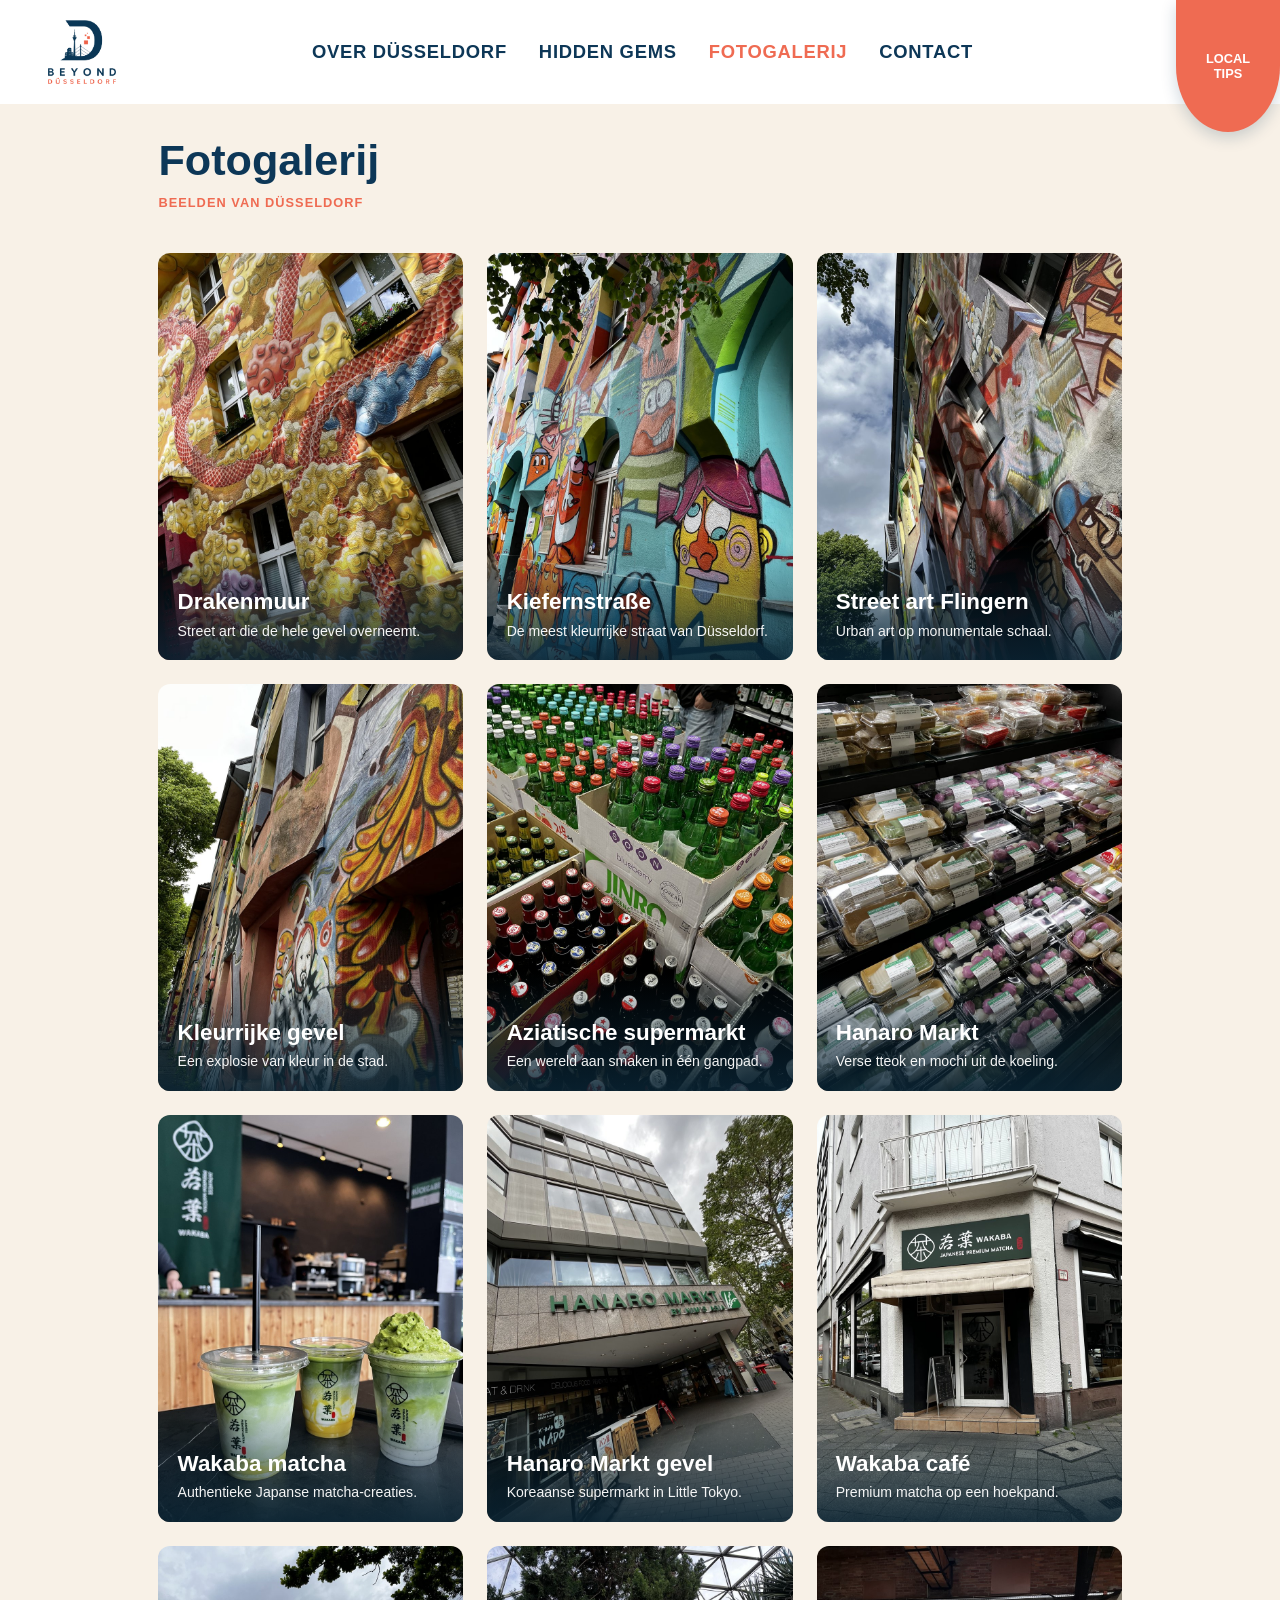
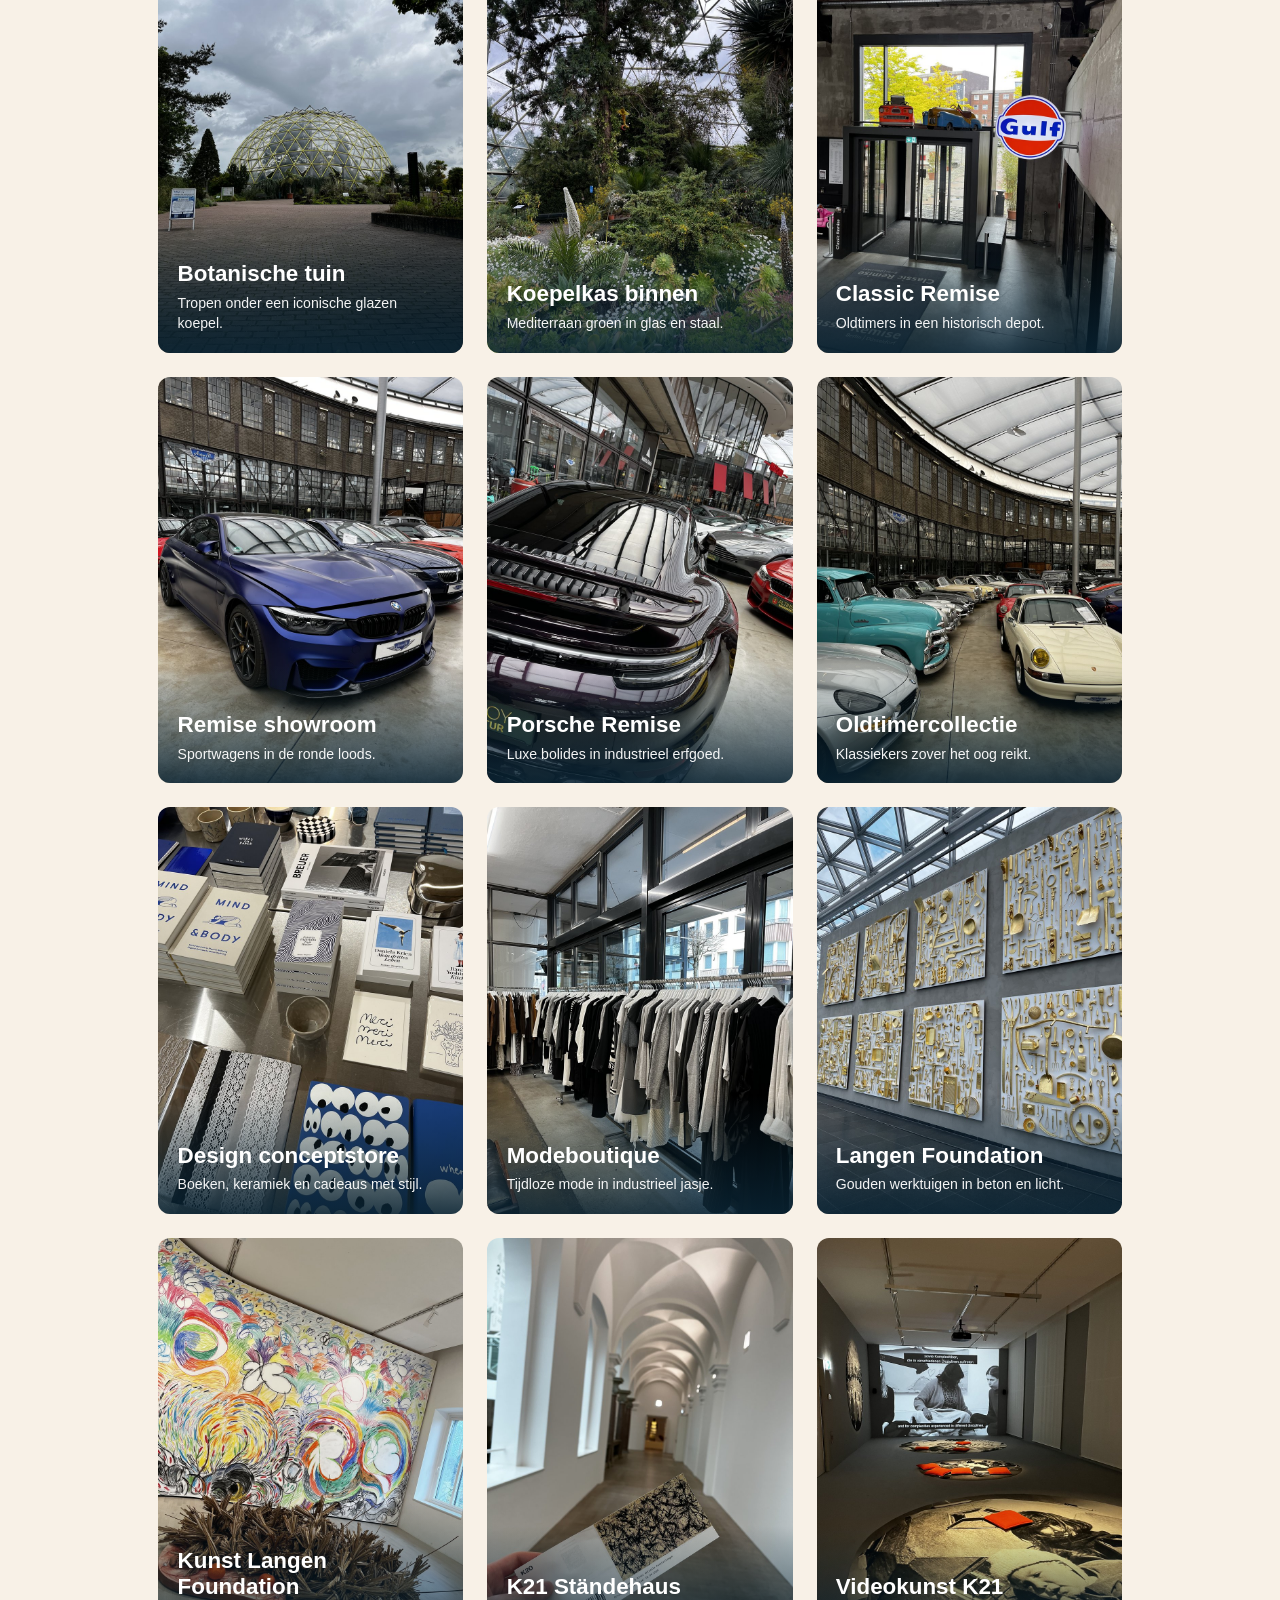
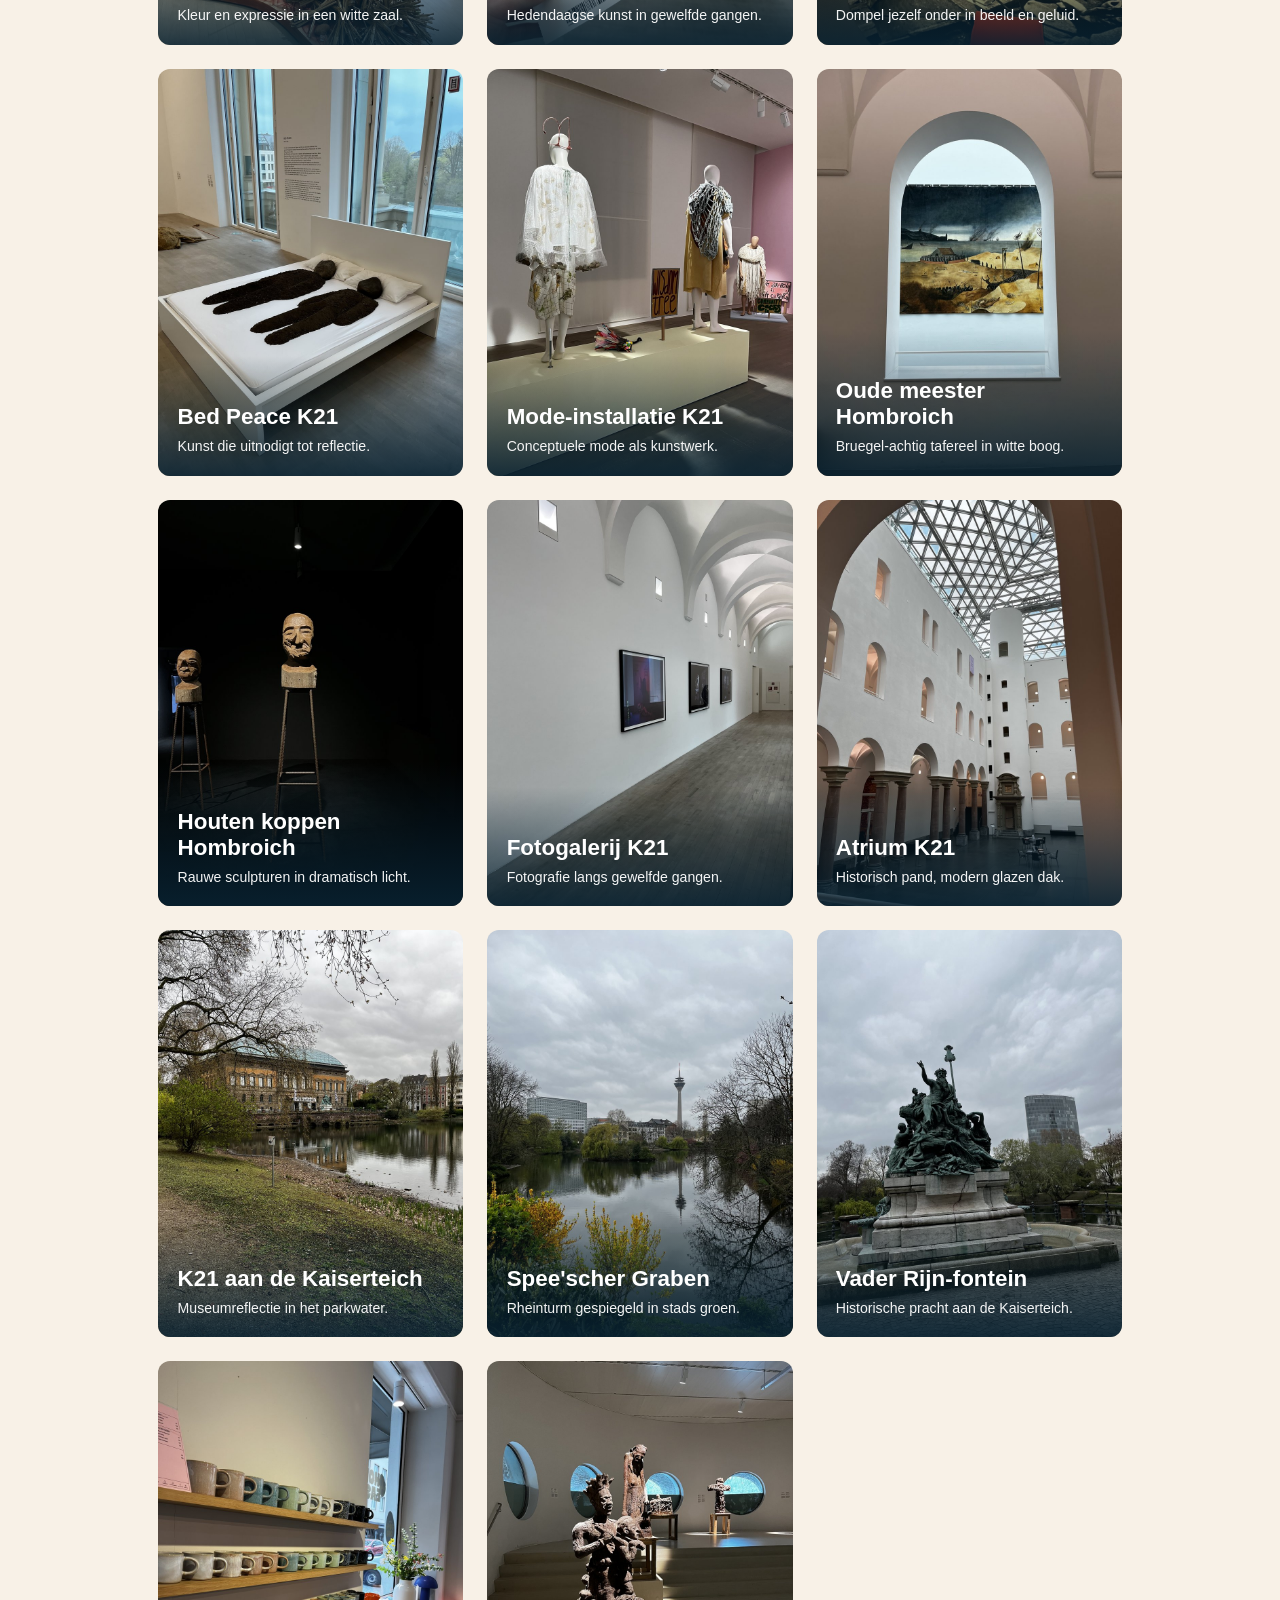
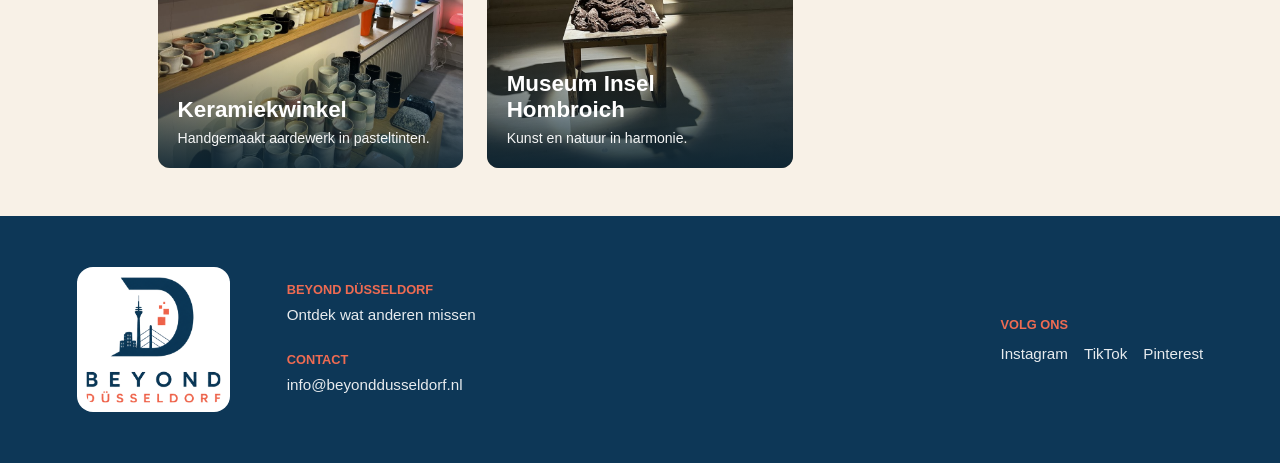
==== fotogalerij.html @ 38678332 "Fotogalerij + kaart" ====
<!DOCTYPE html>
<html lang="nl">
<head>
  <meta charset="UTF-8">
  <meta name="viewport" content="width=device-width, initial-scale=1.0">
  <title>Fotogalerij — Beyond Düsseldorf</title>
  <link rel="icon" type="image/png" href="logo.png">
  <link rel="stylesheet" href="style.css">
</head>
<body>

<nav class="navbar">
  <a href="index.html#home" class="logo-link">
    <img src="logo.png" alt="Beyond Düsseldorf logo" class="logo">
  </a>
  <ul class="nav-links">
    <li><a href="index.html#over-dusseldorf">Over Düsseldorf</a></li>
    <li><a href="index.html#hidden-gems">Hidden gems</a></li>
    <li><a href="fotogalerij.html" class="nav-active">Fotogalerij</a></li>
    <li><a href="index.html#contact">Contact</a></li>
  </ul>
</nav>

<a href="index.html#hidden-gems" class="info-btn">Local<br>tips</a>

<main class="gallery-page">
  <section class="gallery-section">
    <header class="gallery-header">
      <h1>Fotogalerij</h1>
      <p class="gallery-subtitle">Beelden van Düsseldorf</p>
    </header>
    <div class="gallery-grid" id="gallery-grid"></div>
  </section>
</main>

<div class="lightbox" id="lightbox" hidden aria-hidden="true">
  <button type="button" class="lightbox-close" id="lightbox-close" aria-label="Sluiten">&times;</button>
  <button type="button" class="lightbox-prev" id="lightbox-prev" aria-label="Vorige foto">&lsaquo;</button>
  <button type="button" class="lightbox-next" id="lightbox-next" aria-label="Volgende foto">&rsaquo;</button>
  <div class="lightbox-dialog">
    <img src="" alt="" id="lightbox-img" class="lightbox-img">
    <div class="lightbox-info">
      <h2 id="lightbox-title"></h2>
      <p class="lightbox-eyebrow" id="lightbox-caption"></p>
      <p class="lightbox-description" id="lightbox-description"></p>
    </div>
  </div>
</div>

<footer id="contact">
  <div class="footer-logo-col">
    <img src="logo.png" alt="Beyond Düsseldorf logo" class="footer-logo">
  </div>
  <div class="footer-info">
    <div class="footer-block">
      <h4>Beyond Düsseldorf</h4>
      <p>Ontdek wat anderen missen</p>
    </div>
    <div class="footer-block">
      <h4>Contact</h4>
      <p><a href="mailto:info@beyonddusseldorf.nl">info@beyonddusseldorf.nl</a></p>
    </div>
  </div>
  <div class="footer-block footer-social">
    <h4>Volg ons</h4>
    <ul class="social-links">
      <li><a href="#">Instagram</a></li>
      <li><a href="#">TikTok</a></li>
      <li><a href="#">Pinterest</a></li>
    </ul>
  </div>
</footer>

<script src="script.js" defer></script>
<script src="gallery-data.js" defer></script>
<script src="gallery.js" defer></script>
</body>
</html>
---- style.css ----
:root {
  --blue: #0d3757;
  --coral: #ef6b52;
  --light: #eef5f7;
  --white: #ffffff;
  --beige: #f8f1e7;
  --dark: #092333;
  --nav-height: 6.5rem;
}

* {
  margin: 0;
  padding: 0;
  box-sizing: border-box;
}

html {
  scroll-behavior: smooth;
  font-size: 100%;
  overflow-x: clip;
  background-color: #f8f1e7;
}

body {
  font-family: Arial, sans-serif;
  background-color: #f8f1e7;
  color: var(--dark);
  overflow-x: clip;
}

a {
  text-decoration: none;
  color: inherit;
}

.hero {
  width: 100vw;
  max-width: 100vw;
  margin-left: calc(50% - 50vw);
  margin-right: calc(50% - 50vw);
  position: relative;
}

.hero-media {
  width: 100%;
  min-height: 31.5rem;
  margin-top: var(--nav-height);
  color: white;
  position: relative;
  overflow: hidden;
  display: flex;
  align-items: center;
}

.hero-slideshow {
  position: absolute;
  inset: 0;
  z-index: 0;
}

.hero-slide {
  position: absolute;
  inset: 0;
  width: 100%;
  height: 100%;
  object-fit: cover;
  object-position: center center;
  opacity: 0;
  transition: opacity 1.2s ease-in-out;
  z-index: 0;
}

.hero-slide.is-active {
  opacity: 1;
  z-index: 1;
}

.hero-overlay {
  position: absolute;
  inset: 0;
  z-index: 1;
  background: linear-gradient(rgba(13, 55, 87, 0.65), rgba(13, 55, 87, 0.45));
  pointer-events: none;
}

.hero-wave {
  position: absolute;
  left: 0;
  right: 0;
  bottom: -1px;
  height: clamp(3.5rem, 10vw, 6rem);
  pointer-events: none;
  z-index: 3;
  background-image: url("data:image/svg+xml,%3Csvg xmlns='http://www.w3.org/2000/svg' viewBox='0 0 1440 160' preserveAspectRatio='none'%3E%3Cpath fill='%23f8f1e7' d='M0,80 C180,20 360,140 540,50 C720,0 900,130 1080,40 C1260,10 1380,90 1440,70 L1440,160 L0,160 Z'/%3E%3C/svg%3E");
  background-size: 100% 100%;
  background-repeat: no-repeat;
}

.navbar {
  position: fixed;
  top: 0;
  left: 0;
  width: 100%;
  height: var(--nav-height);
  min-height: var(--nav-height);
  padding: 0 clamp(1.5rem, 5%, 3rem);
  padding-right: clamp(7rem, 12vw, 9rem);
  display: flex;
  align-items: center;
  gap: 3%;
  z-index: 9998;
  background: var(--white);
  border-radius: 0;
  transition: 0.3s ease;
  overflow: hidden;
}

.logo-link {
  flex: 0 0 auto;
  align-self: center;
  display: flex;
  align-items: center;
  padding: 0.35rem 0;
}

.logo {
  width: auto;
  height: auto;
  max-height: 4rem;
  max-width: min(9rem, 28vw);
  padding: 0;
  border-radius: 0;
  object-fit: contain;
  object-position: left center;
  transition: 0.3s ease;
  display: block;
}

.nav-links {
  list-style: none;
  display: flex;
  justify-content: center;
  gap: clamp(1.2rem, 2.5vw, 2.5rem);
  flex: 1;
}

.nav-links a {
  color: var(--blue);
  font-size: clamp(0.95rem, 1.5vw, 1.15rem);
  text-transform: uppercase;
  font-weight: 800;
  letter-spacing: 0.04em;
  transition: color 0.2s ease;
}

.nav-links a:hover,
.nav-links a.nav-active {
  color: var(--coral);
}

.info-btn {
  position: fixed;
  top: 0;
  right: 0;
  z-index: 10001;
  width: clamp(5rem, 9vw, 6.5rem);
  height: calc(var(--nav-height) + clamp(1.25rem, 3vw, 1.75rem));
  padding-top: 0.15rem;
  border-radius: 0 0 55% 55%;
  background: var(--coral);
  color: white;
  font-weight: 800;
  text-transform: uppercase;
  display: flex;
  align-items: center;
  justify-content: center;
  text-align: center;
  font-size: clamp(0.7rem, 1vw, 0.85rem);
  line-height: 1.15;
  box-shadow: 0 0.35rem 1rem rgba(13, 55, 87, 0.2);
}

.navbar.scrolled {
  background: var(--white);
  box-shadow: 0 0.25rem 1rem rgba(13, 55, 87, 0.12);
}

.hero-content {
  width: min(90%, 75rem);
  margin: 0 auto;
  padding: 3rem 0;
  text-align: center;
  position: relative;
  z-index: 2;
}

.hero-content p {
  text-transform: none;
  font-weight: 700;
  letter-spacing: 0.02em;
  font-size: clamp(1rem, 2vw, 1.25rem);
}

.hero-content h1 {
  font-size: clamp(2.5rem, 7vw, 4.5rem);
  margin: 1rem 0;
}

.search {
  width: min(90%, 30rem);
  margin: auto;
  background: rgba(255, 255, 255, 0.35);
  border-radius: 3rem;
  padding: 0.4rem;
  display: flex;
}

.search input {
  flex: 1;
  border: none;
  background: transparent;
  padding: 0.9rem 1.2rem;
  outline: none;
  color: white;
  min-width: 0;
}

.search input::placeholder {
  color: white;
}

.search button {
  border: none;
  background: var(--coral);
  color: white;
  padding: 0 1.2rem;
  border-radius: 2rem;
  font-weight: 800;
  cursor: pointer;
}

main {
  width: 100%;
  background-color: #f8f1e7;
  padding: 0 clamp(1.5rem, 7%, 5rem) 5rem;
}

.city-highlight {
  padding: clamp(4rem, 10vw, 7rem) 0 clamp(3rem, 6vw, 5rem);
  overflow: visible;
}

.city-highlight__inner {
  display: grid;
  grid-template-columns: minmax(0, 34%) minmax(0, 66%);
  gap: clamp(1rem, 2vw, 1.5rem);
  align-items: center;
  max-width: 75rem;
  margin: 0 auto;
}

.city-content {
  position: relative;
  z-index: 2;
  display: flex;
  flex-direction: column;
  align-items: flex-start;
  text-align: left;
  max-width: 26rem;
  padding: 0.5rem 0;
}

.city-title {
  color: var(--blue);
  font-size: clamp(2rem, 4.5vw, 2.85rem);
  font-weight: 800;
  line-height: 1.15;
  margin-bottom: 0.5rem;
  text-transform: none;
}

.city-eyebrow {
  color: var(--coral);
  text-transform: uppercase;
  font-size: clamp(0.72rem, 1.1vw, 0.82rem);
  font-weight: 800;
  letter-spacing: 0.1em;
  margin-bottom: 1.5rem;
}

.city-text {
  color: var(--dark);
  margin-bottom: 1.15rem;
  font-size: clamp(0.95rem, 1.25vw, 1.02rem);
  line-height: 1.7;
  max-width: 34rem;
}

.city-text:last-of-type {
  margin-bottom: 2rem;
}

.btn-over {
  display: inline-block;
  background: var(--coral);
  color: white;
  padding: 1rem 1.85rem;
  text-transform: uppercase;
  font-size: 0.75rem;
  font-weight: 800;
  letter-spacing: 0.06em;
  border-radius: 0.15rem;
  transition: background 0.2s ease, transform 0.2s ease;
}

.btn-over:hover {
  background: #d85a44;
  transform: translateY(-2px);
}

.city-visual {
  display: flex;
  align-items: center;
  justify-content: flex-end;
  width: 100%;
  min-height: clamp(22rem, 45vh, 30rem);
  overflow: visible;
}

.city-visual__blobs {
  display: none;
}

.city-visual img {
  height: clamp(24rem, 50vh, 32rem);
  width: auto;
  max-width: none;
  display: block;
  object-fit: contain;
  object-position: right center;
  margin-left: auto;
  transform: translateX(15cm);
}

.intro {
  display: grid;
  grid-template-columns: 1fr 1.2fr;
  gap: 7%;
  align-items: center;
  padding: clamp(6rem, 12vw, 9rem) 0 clamp(4rem, 8vw, 6rem);
  max-width: 75rem;
  margin: 0 auto;
}

h2 {
  font-size: clamp(2rem, 4vw, 2.7rem);
  margin-bottom: 0.5rem;
  color: var(--blue);
}

h4 {
  color: var(--coral);
  text-transform: uppercase;
  font-size: clamp(0.7rem, 1.1vw, 0.8rem);
  margin-bottom: 1.8rem;
}

p {
  line-height: 1.6;
  margin-bottom: 1.3rem;
  font-size: clamp(0.95rem, 1.3vw, 1rem);
}

.primary {
  display: inline-block;
  background: var(--coral);
  color: white;
  padding: 1rem 1.8rem;
  text-transform: uppercase;
  font-size: 0.75rem;
  font-weight: 800;
  cursor: pointer;
}

.image-box {
  min-height: 25rem;
  background-color: #f8f1e7;
  border-radius: 0;
  overflow: hidden;
}

.image-box img {
  width: 100%;
  height: 100%;
  min-height: 25rem;
  object-fit: cover;
  display: block;
}

.gems,
.events {
  max-width: 75rem;
  margin-left: auto;
  margin-right: auto;
}

.gems {
  padding-top: clamp(2.5rem, 6vw, 4rem);
}

.section-title {
  display: flex;
  justify-content: space-between;
  align-items: center;
  gap: 2rem;
  margin-bottom: 2.5rem;
}

.gem-carousel {
  position: relative;
  display: flex;
  align-items: center;
  gap: 0.5rem;
}

.gem-track {
  display: flex;
  gap: 1.25rem;
  overflow-x: auto;
  scroll-snap-type: x mandatory;
  scroll-behavior: smooth;
  -webkit-overflow-scrolling: touch;
  padding: 0.5rem 0 1.5rem;
  flex: 1;
  scrollbar-width: thin;
  scrollbar-color: var(--coral) var(--light);
}

.gem-track::-webkit-scrollbar {
  height: 6px;
}

.gem-track::-webkit-scrollbar-thumb {
  background: var(--coral);
  border-radius: 3px;
}

.gem-card {
  flex: 0 0 min(85vw, 22rem);
  scroll-snap-align: start;
  position: relative;
  aspect-ratio: 3 / 4;
  border-radius: 0.75rem;
  overflow: hidden;
}

.gem-image {
  width: 100%;
  height: 100%;
  object-fit: cover;
  display: block;
}

.gem-overlay {
  position: absolute;
  left: 0;
  right: 0;
  bottom: 0;
  padding: 3rem 1.2rem 1.2rem;
  background: linear-gradient(transparent, rgba(9, 35, 51, 0.88));
  color: white;
}

.gem-overlay h3 {
  font-size: clamp(1.2rem, 2vw, 1.5rem);
  margin-bottom: 0.4rem;
  font-weight: 800;
}

.gem-overlay p {
  margin: 0;
  font-size: clamp(0.85rem, 1.2vw, 0.95rem);
  line-height: 1.45;
  color: rgba(255, 255, 255, 0.95);
}

.gem-nav {
  flex-shrink: 0;
  width: 2.5rem;
  height: 2.5rem;
  border: 2px solid var(--blue);
  background: var(--white);
  color: var(--blue);
  border-radius: 50%;
  font-size: 1.5rem;
  line-height: 1;
  cursor: pointer;
  display: flex;
  align-items: center;
  justify-content: center;
  transition: background 0.2s ease, color 0.2s ease;
}

.gem-nav:hover {
  background: var(--coral);
  border-color: var(--coral);
  color: white;
}

.section-divider {
  margin-top: clamp(5rem, 10vw, 7rem);
  background: var(--blue);
  height: clamp(2.5rem, 4vw, 3.5rem);
  width: 100vw;
  margin-left: calc(50% - 50vw);
  margin-right: calc(50% - 50vw);
}

.events {
  margin-top: clamp(5rem, 10vw, 7rem);
}

.event-grid {
  display: grid;
  grid-template-columns: repeat(3, 1fr);
  gap: 3%;
}

.event-card {
  width: 100%;
  min-height: 14rem;
  object-fit: cover;
  display: block;
  background-color: #f8f1e7;
}

footer {
  width: 100%;
  background: var(--blue);
  color: white;
  display: grid;
  grid-template-columns: auto 1fr auto;
  gap: clamp(2rem, 5%, 4rem);
  align-items: center;
  padding: clamp(2.5rem, 4%, 4rem) clamp(1.5rem, 6%, 5rem);
}

.footer-logo-col {
  display: flex;
  align-items: center;
}

.footer-logo {
  width: clamp(6.75rem, 12vw, 10.5rem);
  background: white;
  padding: 0.6rem;
  border-radius: 1rem;
  display: block;
}

.footer-info {
  display: flex;
  flex-direction: column;
  gap: 1.5rem;
  align-items: flex-start;
}

.footer-info .footer-block h4 {
  margin-bottom: 0.4rem;
}

.footer-info .footer-block p {
  margin-bottom: 0;
  font-size: 0.95rem;
  opacity: 0.9;
}

.footer-block h4,
.footer-info h4 {
  color: var(--coral);
  margin-bottom: 0.8rem;
}

.footer-block p {
  margin-bottom: 0;
}

.footer-block a:hover {
  color: var(--coral);
}

.social-links {
  list-style: none;
  display: flex;
  gap: 1rem;
  align-items: center;
}

.social-links a {
  font-size: 0.95rem;
  opacity: 0.9;
  transition: color 0.2s ease;
}

.social-links a:hover {
  color: var(--coral);
}

@media (max-width: 900px) {
  .hero-media {
    min-height: 27rem;
  }

  .navbar {
    padding: 0 5%;
    padding-right: 6.5rem;
  }

  .logo {
    max-height: 3.5rem;
    max-width: min(8rem, 40vw);
  }

  .nav-links {
    display: none;
  }

  :root {
    --nav-height: 5.75rem;
  }

  main {
    padding: 0 6% 4rem;
  }

  .city-highlight__inner {
    grid-template-columns: 1fr;
    gap: 2rem;
  }

  .city-content {
    max-width: 100%;
  }

  .city-visual {
    justify-content: center;
    min-height: auto;
  }

  .city-visual img {
    height: clamp(18rem, 55vw, 26rem);
    margin-left: auto;
    margin-right: auto;
    transform: none;
    object-position: center;
  }

  .intro {
    grid-template-columns: 1fr;
  }

  .image-box {
    min-height: 20rem;
  }

  .image-box img {
    min-height: 20rem;
  }

  .gem-nav {
    display: none;
  }

  .gem-carousel {
    gap: 0;
  }

  .event-grid {
    grid-template-columns: 1fr;
    gap: 1.5rem;
  }

  .section-title {
    flex-direction: column;
    align-items: flex-start;
  }

  footer {
    grid-template-columns: 1fr;
    gap: 2rem;
    align-items: start;
  }

  .footer-logo-col {
    justify-content: flex-start;
  }

  .footer-social {
    margin-top: 0.5rem;
  }
}

@media (max-width: 550px) {
  .hero-content {
    padding: 2.5rem 0;
  }

  .hero-content h1 {
    font-size: 2.5rem;
  }

  .search {
    flex-direction: column;
    border-radius: 1.5rem;
  }

  .search button {
    padding: 0.9rem;
    margin-top: 0.4rem;
  }

  .primary {
    width: 100%;
    text-align: center;
  }

  .info-btn {
    width: clamp(4.5rem, 14vw, 5.5rem);
    height: calc(var(--nav-height) + clamp(1rem, 3vw, 1.5rem));
  }
}

/* Fotogalerij pagina */
.gallery-page {
  padding-top: calc(var(--nav-height) + 2rem);
  padding-bottom: 3rem;
  min-height: 100vh;
}

.gallery-section {
  max-width: 75rem;
  margin: 0 auto;
  padding: 0 clamp(1.5rem, 7%, 5rem);
}

.gallery-header {
  margin-bottom: 2.5rem;
}

.gallery-header h1 {
  font-size: clamp(2rem, 4vw, 2.7rem);
  color: var(--blue);
  margin-bottom: 0.5rem;
}

.gallery-subtitle {
  color: var(--coral);
  text-transform: uppercase;
  font-size: clamp(0.7rem, 1.1vw, 0.8rem);
  font-weight: 800;
  letter-spacing: 0.08em;
  margin: 0;
}

.gallery-grid {
  display: grid;
  grid-template-columns: repeat(3, 1fr);
  gap: 1.5rem;
}

.gallery-card {
  margin: 0;
}

.gallery-item {
  position: relative;
  aspect-ratio: 3 / 4;
  width: 100%;
  padding: 0;
  border: none;
  border-radius: 0.75rem;
  overflow: hidden;
  cursor: pointer;
  background: var(--light);
  display: block;
}

.gallery-image {
  width: 100%;
  height: 100%;
  object-fit: cover;
  display: block;
  transition: transform 0.3s ease;
}

.gallery-item:hover .gallery-image {
  transform: scale(1.05);
}

.gallery-overlay {
  position: absolute;
  left: 0;
  right: 0;
  bottom: 0;
  padding: 3rem 1.2rem 1.2rem;
  background: linear-gradient(transparent, rgba(9, 35, 51, 0.88));
  color: white;
  text-align: left;
  pointer-events: none;
}

.gallery-overlay h3 {
  font-size: clamp(1.1rem, 2vw, 1.4rem);
  margin-bottom: 0.35rem;
  font-weight: 800;
  color: white;
}

.gallery-overlay p {
  margin: 0;
  font-size: clamp(0.8rem, 1.1vw, 0.92rem);
  line-height: 1.45;
  color: rgba(255, 255, 255, 0.95);
}

.lightbox {
  position: fixed;
  inset: 0;
  z-index: 10002;
  background: rgba(9, 35, 51, 0.94);
  display: flex;
  align-items: center;
  justify-content: center;
  padding: clamp(1rem, 3vw, 2rem);
}

.lightbox[hidden] {
  display: none;
}

.lightbox-dialog {
  display: grid;
  grid-template-columns: 1.1fr 1fr;
  gap: clamp(1.5rem, 3vw, 2.5rem);
  align-items: start;
  max-width: min(56rem, 96vw);
  max-height: 90vh;
  overflow-y: auto;
  background: #f8f1e7;
  border-radius: 0.75rem;
  padding: clamp(1.25rem, 3vw, 2rem);
}

.lightbox-img {
  width: 100%;
  max-height: min(70vh, 32rem);
  object-fit: contain;
  border-radius: 0.5rem;
  display: block;
  background: var(--dark);
}

.lightbox-info {
  color: var(--dark);
  padding-top: 0.25rem;
}

.lightbox-info h2 {
  font-size: clamp(1.5rem, 3vw, 2rem);
  color: var(--blue);
  margin-bottom: 0.5rem;
}

.lightbox-eyebrow {
  color: var(--coral);
  text-transform: uppercase;
  font-size: clamp(0.72rem, 1.1vw, 0.82rem);
  font-weight: 800;
  letter-spacing: 0.08em;
  margin-bottom: 1rem;
}

.lightbox-description {
  margin: 0;
  font-size: clamp(0.95rem, 1.25vw, 1.02rem);
  line-height: 1.7;
  color: var(--dark);
}

.lightbox-close,
.lightbox-prev,
.lightbox-next {
  position: absolute;
  border: none;
  background: rgba(255, 255, 255, 0.15);
  color: white;
  font-size: 2rem;
  line-height: 1;
  cursor: pointer;
  width: 3rem;
  height: 3rem;
  border-radius: 50%;
  display: flex;
  align-items: center;
  justify-content: center;
  transition: background 0.2s ease;
}

.lightbox-close:hover,
.lightbox-prev:hover,
.lightbox-next:hover {
  background: var(--coral);
}

.lightbox-close {
  top: 1.5rem;
  right: 1.5rem;
}

.lightbox-prev {
  left: 1.5rem;
  top: 50%;
  transform: translateY(-50%);
}

.lightbox-next {
  right: 1.5rem;
  top: 50%;
  transform: translateY(-50%);
}

@media (max-width: 900px) {
  .gallery-grid {
    grid-template-columns: repeat(2, 1fr);
    gap: 1.25rem;
  }

  .lightbox-dialog {
    grid-template-columns: 1fr;
    max-height: 92vh;
  }

  .lightbox-img {
    max-height: min(45vh, 22rem);
  }
}

@media (max-width: 550px) {
  .gallery-grid {
    grid-template-columns: 1fr;
  }

  .lightbox-prev {
    left: 0.75rem;
  }

  .lightbox-next {
    right: 0.75rem;
  }

  .lightbox-dialog {
    padding: 1rem;
  }
}
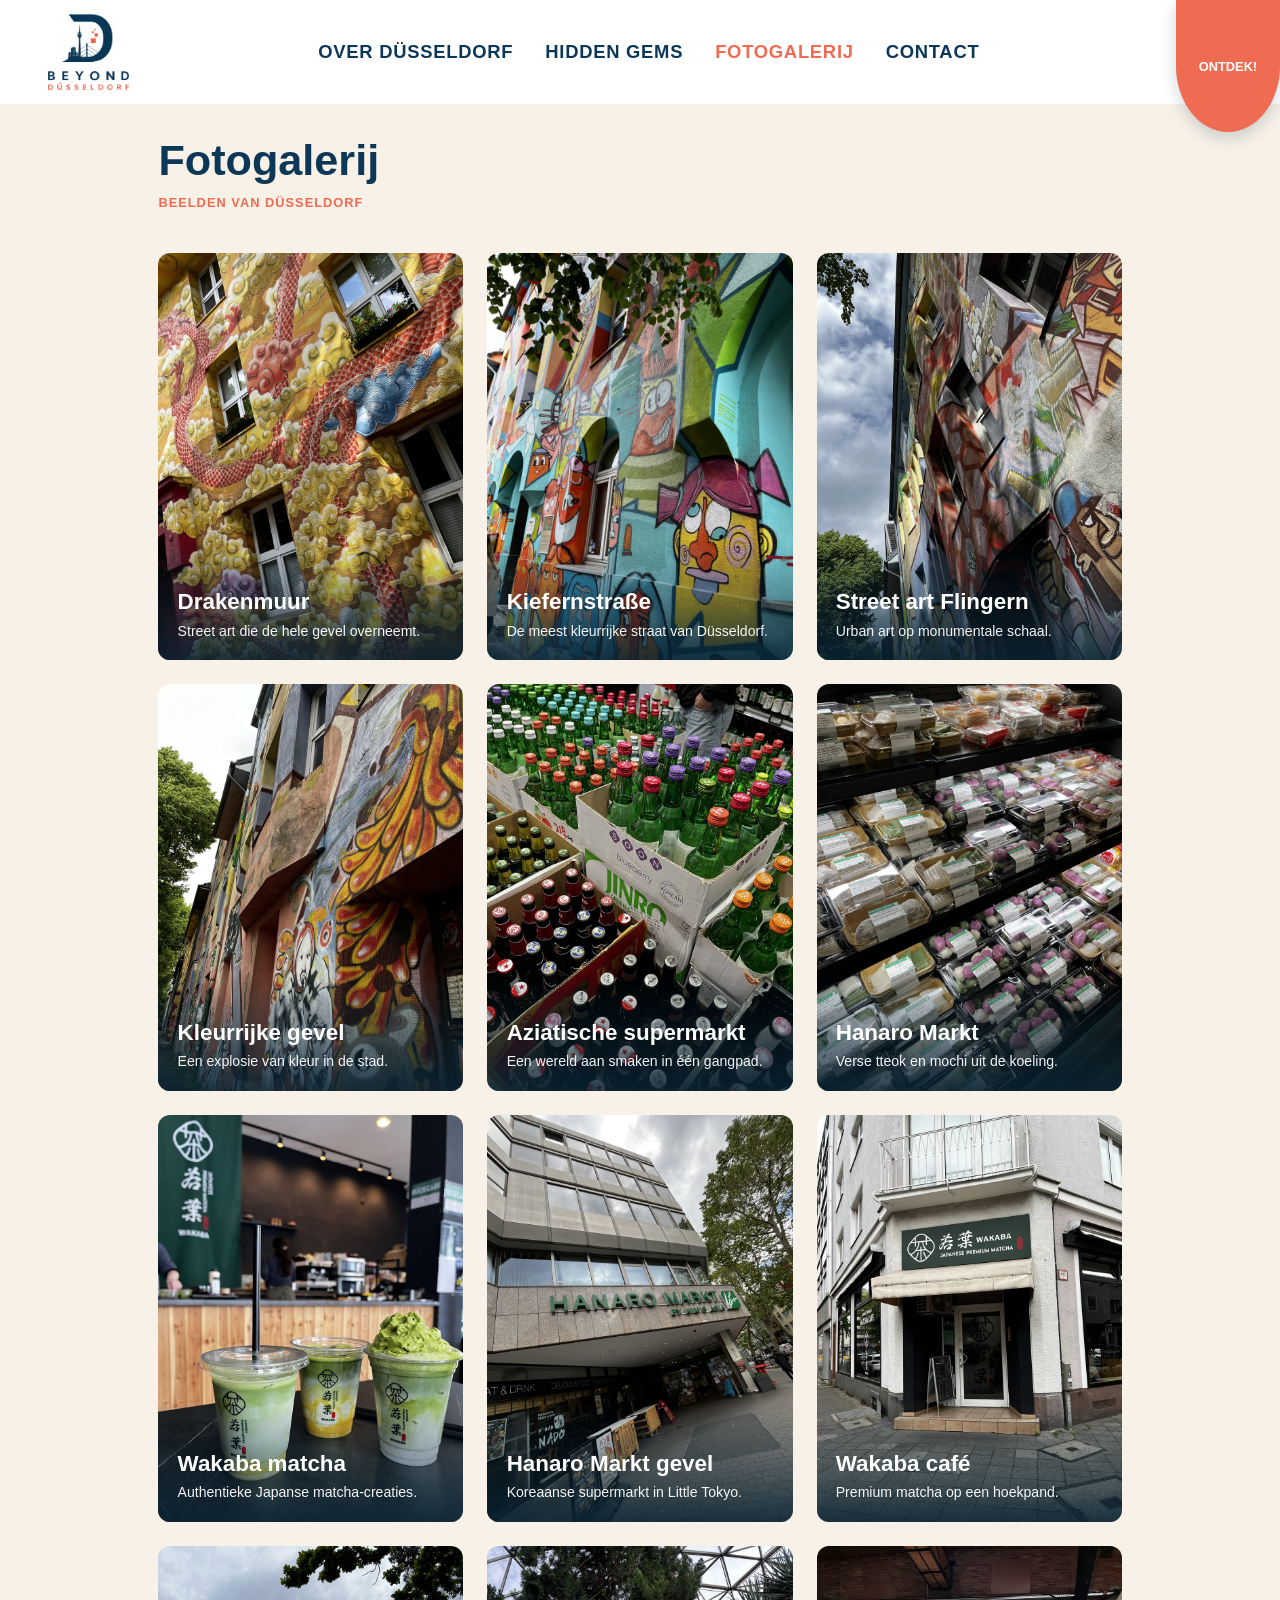
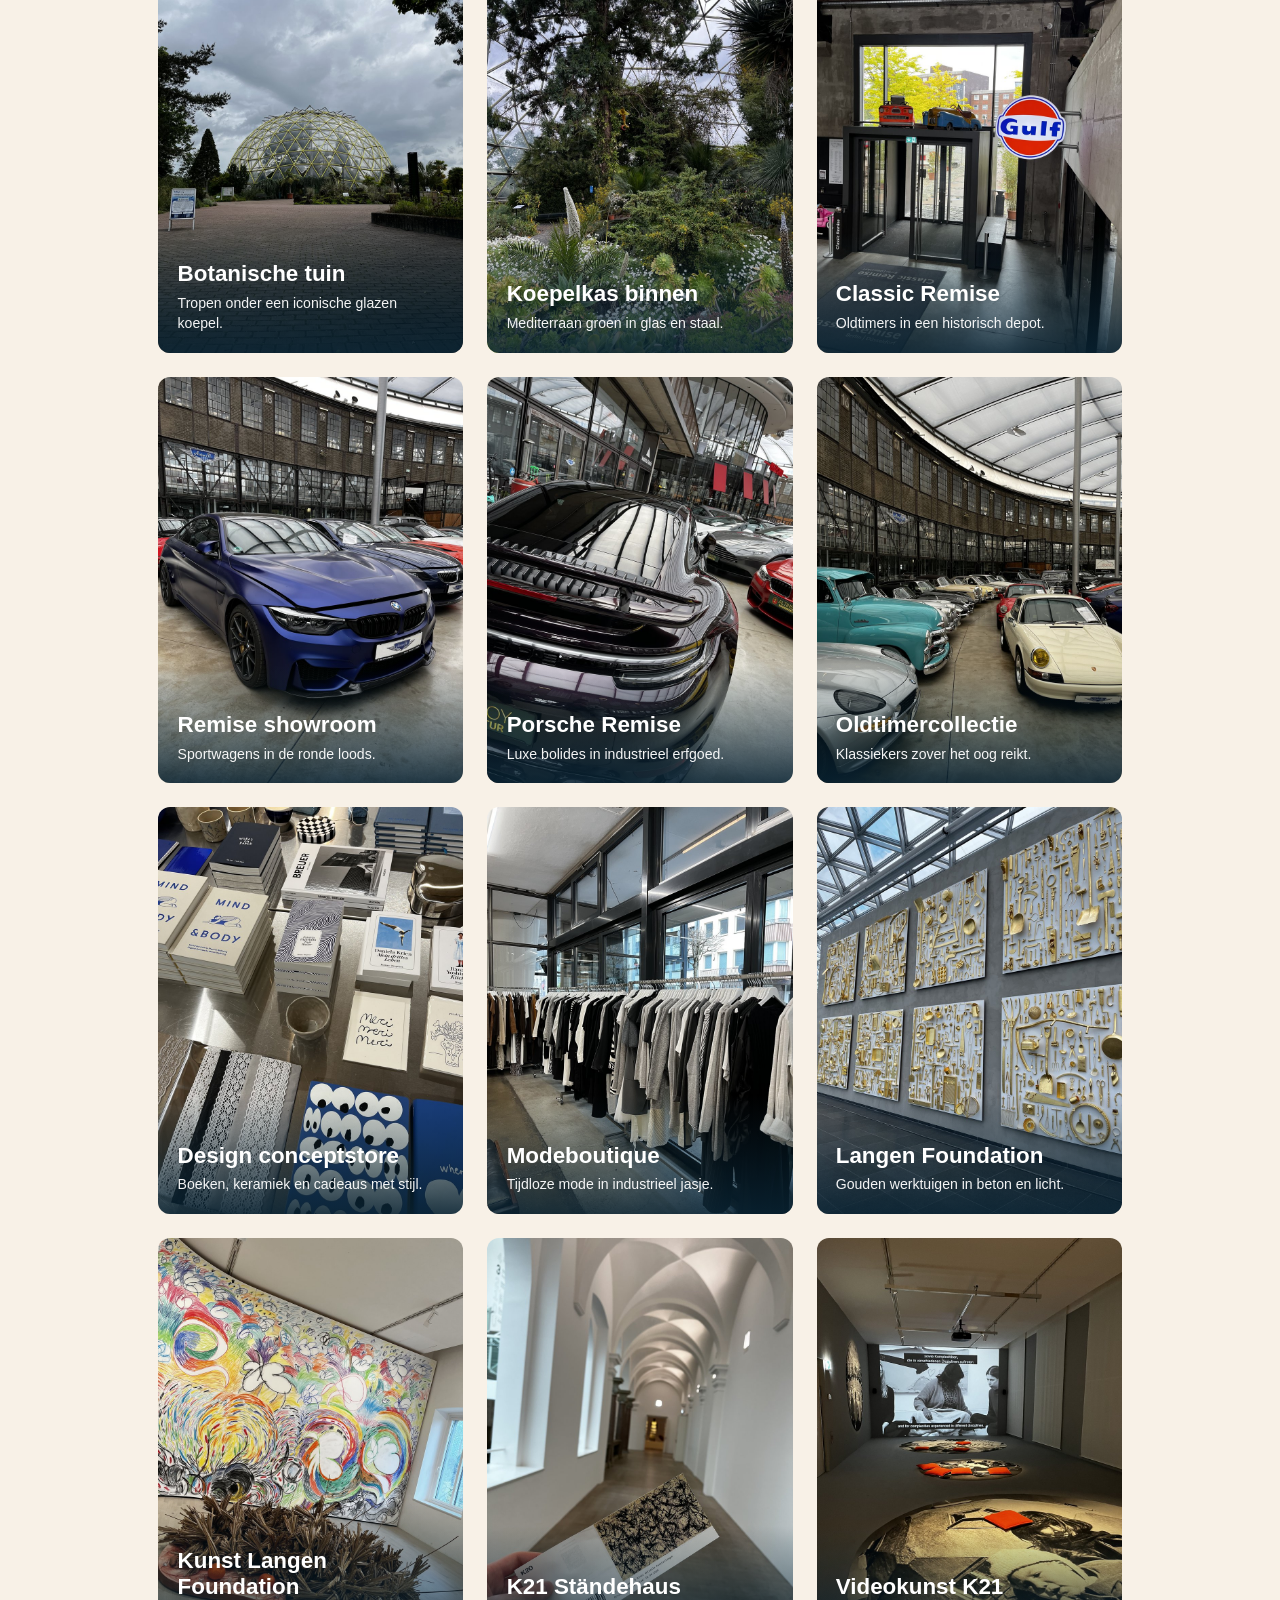
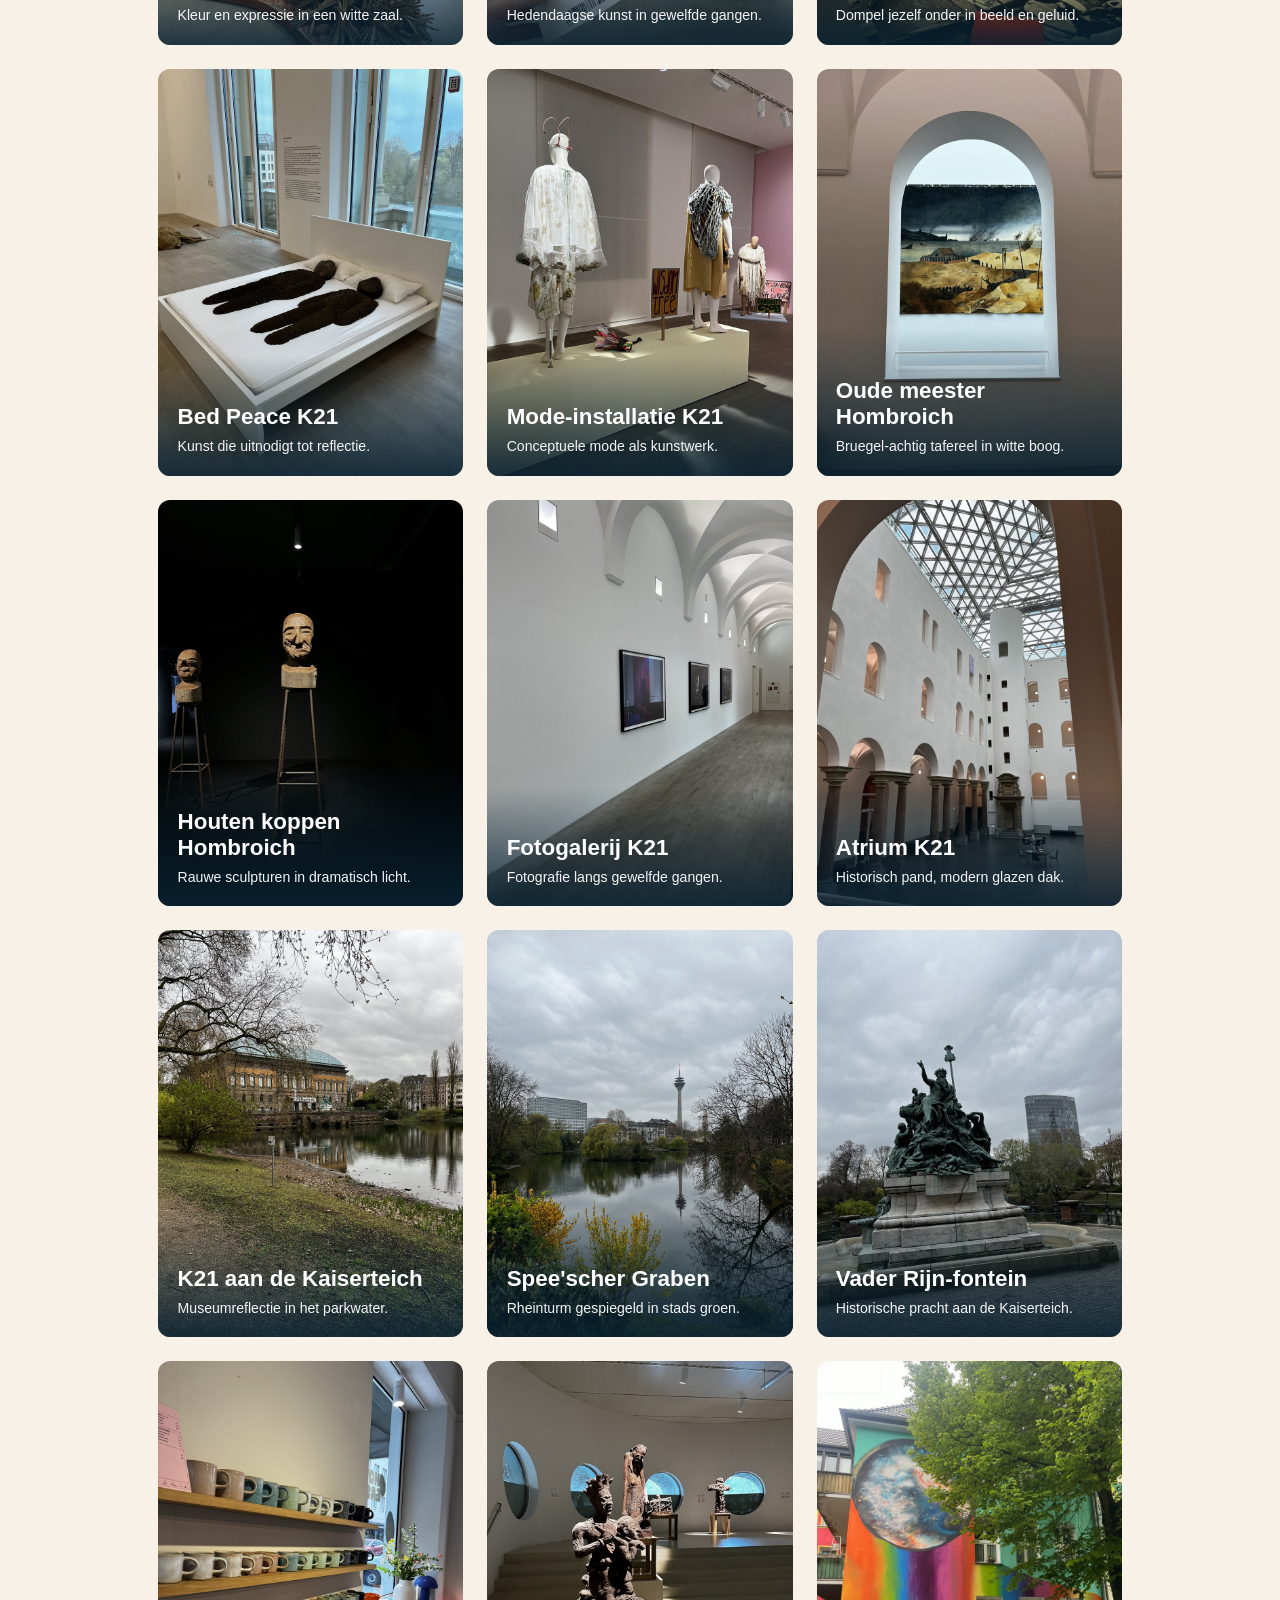
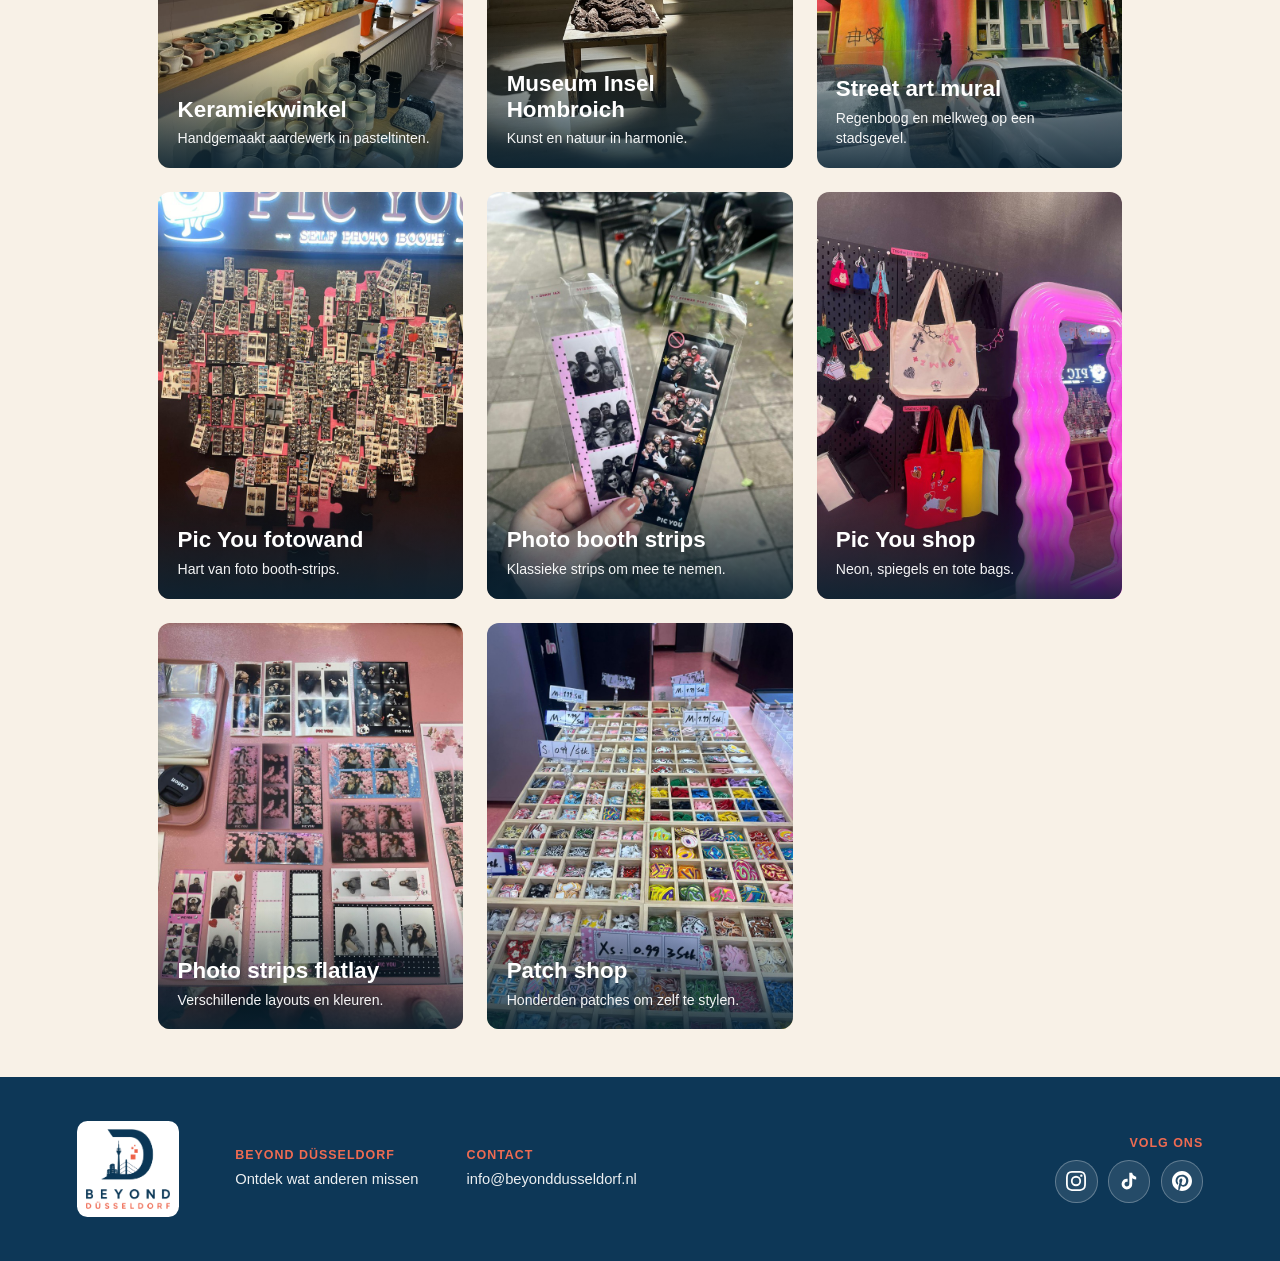
==== commit 8d19fc03: "Mobiel?" ====
--- a/fotogalerij.html
+++ b/fotogalerij.html
@@ -3,7 +3,41 @@
 <head>
   <meta charset="UTF-8">
   <meta name="viewport" content="width=device-width, initial-scale=1.0">
-  <title>Fotogalerij — Beyond Düsseldorf</title>
+  <title>Fotogalerij Düsseldorf — Beelden &amp; sfeer | Beyond Düsseldorf</title>
+  <meta name="description" content="Fotogalerij van Düsseldorf: street art, Little Tokyo, kunst, parken en de Rijn. Ontdek de stad in beeld.">
+  <meta name="robots" content="index, follow">
+  <link rel="canonical" href="https://beyonddusseldorf.nl/fotogalerij.html">
+  <meta property="og:type" content="website">
+  <meta property="og:locale" content="nl_NL">
+  <meta property="og:site_name" content="Beyond Düsseldorf">
+  <meta property="og:title" content="Fotogalerij Düsseldorf — Beelden &amp; sfeer">
+  <meta property="og:description" content="Fotogalerij van Düsseldorf: street art, Little Tokyo, kunst, parken en de Rijn. Ontdek de stad in beeld.">
+  <meta property="og:url" content="https://beyonddusseldorf.nl/fotogalerij.html">
+  <meta property="og:image" content="https://beyonddusseldorf.nl/images/gallery/gallery-01.jpg">
+  <meta name="twitter:card" content="summary_large_image">
+  <meta name="twitter:title" content="Fotogalerij Düsseldorf — Beelden &amp; sfeer">
+  <meta name="twitter:description" content="Fotogalerij van Düsseldorf: street art, Little Tokyo, kunst, parken en de Rijn.">
+  <meta name="twitter:image" content="https://beyonddusseldorf.nl/images/gallery/gallery-01.jpg">
+  <script type="application/ld+json">
+  {
+    "@context": "https://schema.org",
+    "@type": "BreadcrumbList",
+    "itemListElement": [
+      {
+        "@type": "ListItem",
+        "position": 1,
+        "name": "Home",
+        "item": "https://beyonddusseldorf.nl/"
+      },
+      {
+        "@type": "ListItem",
+        "position": 2,
+        "name": "Fotogalerij",
+        "item": "https://beyonddusseldorf.nl/fotogalerij.html"
+      }
+    ]
+  }
+  </script>
   <link rel="icon" type="image/png" href="logo.png">
   <link rel="stylesheet" href="style.css">
 </head>
@@ -13,15 +47,20 @@
   <a href="index.html#home" class="logo-link">
     <img src="logo.png" alt="Beyond Düsseldorf logo" class="logo">
   </a>
-  <ul class="nav-links">
-    <li><a href="index.html#over-dusseldorf">Over Düsseldorf</a></li>
-    <li><a href="index.html#hidden-gems">Hidden gems</a></li>
+  <button type="button" class="nav-toggle" aria-expanded="false" aria-controls="site-nav" aria-label="Menu openen">
+    <span class="nav-toggle__bar" aria-hidden="true"></span>
+    <span class="nav-toggle__bar" aria-hidden="true"></span>
+    <span class="nav-toggle__bar" aria-hidden="true"></span>
+  </button>
+  <ul class="nav-links" id="site-nav">
+    <li><a href="over-dusseldorf.html">Over Düsseldorf</a></li>
+    <li><a href="hidden-gems.html">Hidden gems</a></li>
     <li><a href="fotogalerij.html" class="nav-active">Fotogalerij</a></li>
-    <li><a href="index.html#contact">Contact</a></li>
+    <li><a href="#contact">Contact</a></li>
   </ul>
 </nav>
 
-<a href="index.html#hidden-gems" class="info-btn">Local<br>tips</a>
+<a href="hidden-gems.html" class="info-btn">Ontdek!</a>
 
 <main class="gallery-page">
   <section class="gallery-section">
@@ -64,9 +103,21 @@
   <div class="footer-block footer-social">
     <h4>Volg ons</h4>
     <ul class="social-links">
-      <li><a href="#">Instagram</a></li>
-      <li><a href="#">TikTok</a></li>
-      <li><a href="#">Pinterest</a></li>
+      <li>
+        <a href="#" aria-label="Instagram" title="Instagram">
+          <svg viewBox="0 0 24 24" aria-hidden="true"><path d="M12 2.163c3.204 0 3.584.012 4.85.07 3.252.148 4.771 1.691 4.919 4.919.058 1.265.069 1.645.069 4.849 0 3.205-.012 3.584-.069 4.849-.149 3.225-1.664 4.771-4.919 4.919-1.266.058-1.644.07-4.85.07-3.204 0-3.584-.012-4.849-.07-3.26-.149-4.771-1.699-4.919-4.92-.058-1.265-.07-1.644-.07-4.849 0-3.204.013-3.583.07-4.849.149-3.227 1.664-4.771 4.919-4.919 1.266-.057 1.645-.069 4.849-.069zM12 0C8.741 0 8.333.014 7.053.072 2.695.272.273 2.69.073 7.052.014 8.333 0 8.741 0 12c0 3.259.014 3.668.072 4.948.2 4.358 2.618 6.78 6.98 6.98C8.333 23.986 8.741 24 12 24c3.259 0 3.668-.014 4.948-.072 4.354-.2 6.782-2.618 6.979-6.98.059-1.28.073-1.689.073-4.948 0-3.259-.014-3.667-.072-4.947-.196-4.354-2.617-6.78-6.979-6.98C15.668.014 15.259 0 12 0zm0 5.838a6.162 6.162 0 1 0 0 12.324 6.162 6.162 0 0 0 0-12.324zM12 16a4 4 0 1 1 0-8 4 4 0 0 1 0 8zm6.406-11.845a1.44 1.44 0 1 0 0 2.881 1.44 1.44 0 0 0 0-2.881z"/></svg>
+        </a>
+      </li>
+      <li>
+        <a href="#" aria-label="TikTok" title="TikTok">
+          <svg viewBox="0 0 24 24" aria-hidden="true"><path d="M19.59 6.69a4.83 4.83 0 0 1-3.77-4.25V2h-3.45v13.67a2.89 2.89 0 0 1-5.2 1.74 2.89 2.89 0 0 1 2.31-4.64 2.93 2.93 0 0 1 .88.13V9.4a6.84 6.84 0 0 0-1-.05A6.33 6.33 0 0 0 5 20.1a6.34 6.34 0 0 0 10.86-4.43v-7a8.16 8.16 0 0 0 4.77 1.52v-3.4a4.85 4.85 0 0 1-1-.1z"/></svg>
+        </a>
+      </li>
+      <li>
+        <a href="#" aria-label="Pinterest" title="Pinterest">
+          <svg viewBox="0 0 24 24" aria-hidden="true"><path d="M12 0C5.373 0 0 5.372 0 12c0 5.084 3.163 9.426 7.627 11.174-.105-.949-.2-2.403.042-3.441.218-.937 1.407-5.965 1.407-5.965s-.359-.719-.359-1.782c0-1.668.967-2.914 2.171-2.914 1.023 0 1.518.769 1.518 1.69 0 1.029-.655 2.568-.994 3.995-.283 1.194.599 2.169 1.777 2.169 2.133 0 3.772-2.249 3.772-5.495 0-2.873-2.064-4.882-5.012-4.882-3.414 0-5.418 2.561-5.418 5.207 0 1.031.397 2.138.893 2.738a.36.36 0 0 1 .083.345l-.333 1.36c-.053.22-.174.267-.402.161-1.499-.698-2.436-2.889-2.436-4.649 0-3.785 2.75-7.262 7.929-7.262 4.163 0 7.398 2.967 7.398 6.931 0 4.136-2.607 7.464-6.227 7.464-1.216 0-2.359-.631-2.75-1.378l-.748 2.853c-.271 1.043-1.002 2.35-1.492 3.146 1.124.347 2.317.535 3.554.535 6.627 0 12-5.373 12-12S18.627 0 12 0z"/></svg>
+        </a>
+      </li>
     </ul>
   </div>
 </footer>
--- a/style.css
+++ b/style.css
@@ -16,6 +16,7 @@
 
 html {
   scroll-behavior: smooth;
+  scroll-padding-top: calc(var(--nav-height) + 1rem);
   font-size: 100%;
   overflow-x: clip;
   background-color: #f8f1e7;
@@ -31,6 +32,11 @@
 a {
   text-decoration: none;
   color: inherit;
+  -webkit-tap-highlight-color: rgba(239, 107, 82, 0.2);
+}
+
+button {
+  -webkit-tap-highlight-color: transparent;
 }
 
 .hero {
@@ -126,8 +132,8 @@
 .logo {
   width: auto;
   height: auto;
-  max-height: 4rem;
-  max-width: min(9rem, 28vw);
+  max-height: 4.75rem;
+  max-width: min(10rem, 30vw);
   padding: 0;
   border-radius: 0;
   object-fit: contain;
@@ -156,6 +162,49 @@
 .nav-links a:hover,
 .nav-links a.nav-active {
   color: var(--coral);
+}
+
+.nav-toggle {
+  display: none;
+  flex-direction: column;
+  justify-content: center;
+  align-items: center;
+  gap: 0.35rem;
+  width: 2.75rem;
+  height: 2.75rem;
+  padding: 0;
+  margin-left: auto;
+  border: none;
+  background: transparent;
+  cursor: pointer;
+  flex-shrink: 0;
+  z-index: 10000;
+  -webkit-tap-highlight-color: transparent;
+}
+
+.nav-toggle__bar {
+  display: block;
+  width: 1.5rem;
+  height: 3px;
+  background: var(--blue);
+  border-radius: 2px;
+  transition: transform 0.25s ease, opacity 0.25s ease;
+}
+
+.nav-toggle.is-open .nav-toggle__bar:nth-child(1) {
+  transform: translateY(0.45rem) rotate(45deg);
+}
+
+.nav-toggle.is-open .nav-toggle__bar:nth-child(2) {
+  opacity: 0;
+}
+
+.nav-toggle.is-open .nav-toggle__bar:nth-child(3) {
+  transform: translateY(-0.45rem) rotate(-45deg);
+}
+
+body.nav-open {
+  overflow: hidden;
 }
 
 .info-btn {
@@ -223,6 +272,12 @@
   outline: none;
   color: white;
   min-width: 0;
+  -webkit-appearance: none;
+  appearance: none;
+}
+
+.search input::-webkit-search-cancel-button {
+  filter: invert(1);
 }
 
 .search input::placeholder {
@@ -363,6 +418,14 @@
   text-transform: uppercase;
   font-size: clamp(0.7rem, 1.1vw, 0.8rem);
   margin-bottom: 1.8rem;
+}
+
+.section-subtitle {
+  color: var(--coral);
+  text-transform: uppercase;
+  font-size: clamp(0.7rem, 1.1vw, 0.8rem);
+  margin-bottom: 1.8rem;
+  line-height: 1.4;
 }
 
 p {
@@ -459,6 +522,7 @@
   height: 100%;
   object-fit: cover;
   display: block;
+  transition: transform 0.3s ease;
 }
 
 .gem-overlay {
@@ -482,6 +546,31 @@
   font-size: clamp(0.85rem, 1.2vw, 0.95rem);
   line-height: 1.45;
   color: rgba(255, 255, 255, 0.95);
+}
+
+.gem-card-link {
+  display: block;
+  width: 100%;
+  height: 100%;
+  color: inherit;
+  position: relative;
+}
+
+.gem-more {
+  display: inline-block;
+  margin-top: 0.65rem;
+  font-size: 0.7rem;
+  font-weight: 800;
+  text-transform: uppercase;
+  letter-spacing: 0.06em;
+  color: var(--coral);
+  background: rgba(255, 255, 255, 0.95);
+  padding: 0.35rem 0.65rem;
+  border-radius: 0.15rem;
+}
+
+.gem-card-link:hover .gem-image {
+  transform: scale(1.05);
 }
 
 .gem-nav {
@@ -507,6 +596,67 @@
   color: white;
 }
 
+.gems-cta {
+  text-align: center;
+  margin-top: 2rem;
+}
+
+.gallery-highlight {
+  max-width: 75rem;
+  margin: 0 auto;
+  padding: clamp(2.5rem, 5vw, 3.5rem) 0 clamp(1rem, 3vw, 2rem);
+}
+
+.gallery-highlight__inner {
+  display: grid;
+  grid-template-columns: minmax(0, 52%) minmax(0, 48%);
+  gap: clamp(2rem, 4vw, 3rem);
+  align-items: center;
+}
+
+.gallery-highlight__content {
+  display: flex;
+  flex-direction: column;
+  align-items: flex-start;
+  text-align: left;
+  max-width: 26rem;
+}
+
+.gallery-highlight__mosaic {
+  display: grid;
+  grid-template-columns: 1.15fr 1fr;
+  grid-template-rows: 1fr 1fr;
+  gap: 0.6rem;
+}
+
+.gallery-highlight__photo {
+  display: block;
+  overflow: hidden;
+  border-radius: 0.35rem;
+  background: rgba(13, 55, 87, 0.06);
+}
+
+.gallery-highlight__photo--main {
+  grid-row: 1 / -1;
+}
+
+.gallery-highlight__photo img {
+  width: 100%;
+  height: 100%;
+  min-height: 6.5rem;
+  object-fit: cover;
+  display: block;
+  transition: transform 0.3s ease;
+}
+
+.gallery-highlight__photo--main img {
+  min-height: 13.5rem;
+}
+
+.gallery-highlight__photo:hover img {
+  transform: scale(1.03);
+}
+
 .section-divider {
   margin-top: clamp(5rem, 10vw, 7rem);
   background: var(--blue);
@@ -540,9 +690,10 @@
   color: white;
   display: grid;
   grid-template-columns: auto 1fr auto;
-  gap: clamp(2rem, 5%, 4rem);
-  align-items: center;
-  padding: clamp(2.5rem, 4%, 4rem) clamp(1.5rem, 6%, 5rem);
+  gap: clamp(2rem, 5%, 3.5rem);
+  align-items: center;
+  padding: clamp(2rem, 3.5vw, 2.75rem) clamp(1.5rem, 6%, 5rem);
+  scroll-margin-top: calc(var(--nav-height) + 1rem);
 }
 
 .footer-logo-col {
@@ -551,59 +702,94 @@
 }
 
 .footer-logo {
-  width: clamp(6.75rem, 12vw, 10.5rem);
+  width: clamp(5rem, 8vw, 6.5rem);
+  height: auto;
   background: white;
-  padding: 0.6rem;
-  border-radius: 1rem;
-  display: block;
+  padding: 0.5rem 0.55rem;
+  border-radius: 0.65rem;
+  display: block;
+  object-fit: contain;
 }
 
 .footer-info {
   display: flex;
-  flex-direction: column;
-  gap: 1.5rem;
+  flex-wrap: wrap;
+  gap: clamp(1.5rem, 4vw, 3rem);
   align-items: flex-start;
 }
 
 .footer-info .footer-block h4 {
-  margin-bottom: 0.4rem;
+  margin-bottom: 0.35rem;
 }
 
 .footer-info .footer-block p {
   margin-bottom: 0;
-  font-size: 0.95rem;
-  opacity: 0.9;
+  font-size: 0.92rem;
+  line-height: 1.5;
+  opacity: 0.92;
 }
 
 .footer-block h4,
 .footer-info h4 {
   color: var(--coral);
-  margin-bottom: 0.8rem;
+  margin-bottom: 0.65rem;
+  font-size: 0.78rem;
+  font-weight: 600;
+  text-transform: uppercase;
+  letter-spacing: 0.08em;
 }
 
 .footer-block p {
   margin-bottom: 0;
 }
 
+.footer-block a {
+  color: white;
+  text-decoration: none;
+  transition: color 0.2s ease;
+}
+
 .footer-block a:hover {
   color: var(--coral);
 }
 
+.footer-social {
+  text-align: right;
+}
+
 .social-links {
   list-style: none;
-  display: flex;
-  gap: 1rem;
-  align-items: center;
+  margin: 0;
+  padding: 0;
+  display: flex;
+  gap: 0.65rem;
+  align-items: center;
+  justify-content: flex-end;
 }
 
 .social-links a {
-  font-size: 0.95rem;
-  opacity: 0.9;
-  transition: color 0.2s ease;
+  display: inline-flex;
+  align-items: center;
+  justify-content: center;
+  width: 2.65rem;
+  height: 2.65rem;
+  border-radius: 50%;
+  background: rgba(255, 255, 255, 0.1);
+  border: 1px solid rgba(255, 255, 255, 0.28);
+  color: white;
+  transition: background 0.2s ease, border-color 0.2s ease, color 0.2s ease;
+}
+
+.social-links svg {
+  width: 1.25rem;
+  height: 1.25rem;
+  fill: currentColor;
 }
 
 .social-links a:hover {
-  color: var(--coral);
+  background: var(--coral);
+  border-color: var(--coral);
+  color: white;
 }
 
 @media (max-width: 900px) {
@@ -617,12 +803,55 @@
   }
 
   .logo {
-    max-height: 3.5rem;
-    max-width: min(8rem, 40vw);
+    max-height: 4rem;
+    max-width: min(9rem, 40vw);
+  }
+
+  .nav-toggle {
+    display: flex;
   }
 
   .nav-links {
-    display: none;
+    position: fixed;
+    top: var(--nav-height);
+    left: 0;
+    right: 0;
+    bottom: 0;
+    flex: none;
+    flex-direction: column;
+    align-items: stretch;
+    justify-content: flex-start;
+    gap: 0;
+    padding: 1rem 5% 2rem;
+    background: var(--white);
+    box-shadow: 0 0.5rem 1.5rem rgba(13, 55, 87, 0.12);
+    z-index: 9999;
+    overflow-y: auto;
+    -webkit-overflow-scrolling: touch;
+    transform: translateY(-110%);
+    opacity: 0;
+    visibility: hidden;
+    pointer-events: none;
+    transition: transform 0.3s ease, opacity 0.3s ease, visibility 0.3s;
+  }
+
+  .nav-links.is-open {
+    transform: translateY(0);
+    opacity: 1;
+    visibility: visible;
+    pointer-events: auto;
+  }
+
+  .nav-links li {
+    border-bottom: 1px solid rgba(13, 55, 87, 0.08);
+  }
+
+  .nav-links a {
+    display: flex;
+    align-items: center;
+    min-height: 3rem;
+    padding: 0.85rem 0;
+    font-size: 1.05rem;
   }
 
   :root {
@@ -655,6 +884,19 @@
     object-position: center;
   }
 
+  .gallery-highlight__inner {
+    grid-template-columns: 1fr;
+    gap: 2rem;
+  }
+
+  .gallery-highlight__mosaic {
+    order: -1;
+  }
+
+  .gallery-highlight__content {
+    max-width: 100%;
+  }
+
   .intro {
     grid-template-columns: 1fr;
   }
@@ -687,7 +929,7 @@
 
   footer {
     grid-template-columns: 1fr;
-    gap: 2rem;
+    gap: 1.75rem;
     align-items: start;
   }
 
@@ -696,7 +938,12 @@
   }
 
   .footer-social {
-    margin-top: 0.5rem;
+    margin-top: 0;
+    text-align: left;
+  }
+
+  .social-links {
+    justify-content: flex-start;
   }
 }
 
@@ -712,16 +959,53 @@
   .search {
     flex-direction: column;
     border-radius: 1.5rem;
+    width: min(94%, 30rem);
+  }
+
+  .search input {
+    font-size: 1rem;
   }
 
   .search button {
     padding: 0.9rem;
     margin-top: 0.4rem;
-  }
-
-  .primary {
+    min-height: 2.75rem;
+  }
+
+  .primary,
+  .btn-over,
+  .btn-secondary {
     width: 100%;
     text-align: center;
+    min-height: 2.75rem;
+    display: inline-flex;
+    align-items: center;
+    justify-content: center;
+  }
+
+  .over-cta-row {
+    flex-direction: column;
+  }
+
+  .over-cta-row a {
+    width: 100%;
+    text-align: center;
+  }
+
+  .gallery-highlight__mosaic {
+    grid-template-columns: 1fr;
+    grid-template-rows: auto;
+  }
+
+  .gallery-highlight__photo--main {
+    grid-row: auto;
+  }
+
+  .lightbox-close,
+  .lightbox-prev,
+  .lightbox-next {
+    width: 2.75rem;
+    height: 2.75rem;
   }
 
   .info-btn {
@@ -962,3 +1246,450 @@
     padding: 1rem;
   }
 }
+
+/* Hidden gems pagina (locatie & tips — anders dan fotogalerij) */
+.gems-page {
+  padding-top: calc(var(--nav-height) + 2rem);
+  padding-bottom: 4rem;
+  min-height: 100vh;
+}
+
+.gems-page-header {
+  max-width: 42rem;
+  margin: 0 auto 3rem;
+  padding: 0 clamp(1.5rem, 7%, 5rem);
+}
+
+.gems-page-header h1 {
+  font-size: clamp(2rem, 4vw, 2.7rem);
+  color: var(--blue);
+  margin-bottom: 0.5rem;
+}
+
+.gems-page-subtitle {
+  color: var(--coral);
+  text-transform: uppercase;
+  font-size: clamp(0.7rem, 1.1vw, 0.8rem);
+  font-weight: 800;
+  letter-spacing: 0.08em;
+  margin-bottom: 1rem;
+}
+
+.gems-page-intro {
+  margin: 0;
+  line-height: 1.65;
+  font-size: clamp(0.95rem, 1.25vw, 1.02rem);
+  color: var(--dark);
+}
+
+.gems-detail-list {
+  max-width: 75rem;
+  margin: 0 auto;
+  padding: 0 clamp(1.5rem, 7%, 5rem);
+  display: flex;
+  flex-direction: column;
+  gap: clamp(2rem, 4vw, 3rem);
+}
+
+.gem-detail {
+  display: grid;
+  grid-template-columns: minmax(0, 38%) minmax(0, 62%);
+  gap: clamp(1.5rem, 3vw, 2.5rem);
+  align-items: start;
+  background: var(--white);
+  border-left: 0.35rem solid var(--coral);
+  border-radius: 0.5rem;
+  overflow: hidden;
+  box-shadow: 0 0.5rem 1.5rem rgba(13, 55, 87, 0.08);
+  scroll-margin-top: calc(var(--nav-height) + 1rem);
+  transition: box-shadow 0.3s ease;
+}
+
+.gem-detail--highlight {
+  box-shadow: 0 0 0 3px var(--coral), 0 0.75rem 2rem rgba(13, 55, 87, 0.15);
+}
+
+.gem-detail__media {
+  min-height: 14rem;
+}
+
+.gem-detail__image {
+  width: 100%;
+  height: 100%;
+  min-height: 14rem;
+  object-fit: cover;
+  display: block;
+}
+
+.gem-detail__content {
+  padding: clamp(1.25rem, 3vw, 2rem) clamp(1.25rem, 3vw, 2rem) clamp(1.25rem, 3vw, 2rem) 0;
+}
+
+.gem-detail__wijk {
+  display: inline-block;
+  background: var(--blue);
+  color: white;
+  font-size: 0.7rem;
+  font-weight: 800;
+  text-transform: uppercase;
+  letter-spacing: 0.06em;
+  padding: 0.35rem 0.7rem;
+  border-radius: 0.15rem;
+  margin-bottom: 0.75rem;
+}
+
+.gem-detail__content h2 {
+  font-size: clamp(1.5rem, 3vw, 2rem);
+  color: var(--blue);
+  margin-bottom: 0.5rem;
+}
+
+.gem-detail__caption {
+  color: var(--coral);
+  font-weight: 700;
+  font-size: clamp(0.88rem, 1.2vw, 0.95rem);
+  margin-bottom: 1rem;
+}
+
+.gem-detail__text {
+  margin-bottom: 1.25rem;
+  line-height: 1.65;
+  font-size: clamp(0.92rem, 1.2vw, 1rem);
+}
+
+.gem-detail__meta {
+  display: grid;
+  gap: 0.85rem;
+  margin-bottom: 1.25rem;
+  padding: 1rem 1.1rem;
+  background: #f8f1e7;
+  border-radius: 0.35rem;
+}
+
+.gem-detail__meta div {
+  display: grid;
+  gap: 0.2rem;
+}
+
+.gem-detail__meta dt {
+  font-size: 0.7rem;
+  font-weight: 800;
+  text-transform: uppercase;
+  letter-spacing: 0.05em;
+  color: var(--coral);
+}
+
+.gem-detail__meta dd {
+  margin: 0;
+  font-size: clamp(0.9rem, 1.15vw, 0.98rem);
+  line-height: 1.5;
+  color: var(--dark);
+}
+
+.gem-detail__tips-title {
+  font-size: 0.75rem;
+  font-weight: 800;
+  text-transform: uppercase;
+  letter-spacing: 0.06em;
+  color: var(--blue);
+  margin-bottom: 0.6rem;
+}
+
+.gem-detail__tips {
+  margin: 0 0 1.25rem;
+  padding-left: 1.2rem;
+  font-size: clamp(0.9rem, 1.15vw, 0.98rem);
+  line-height: 1.55;
+}
+
+.gem-detail__tips li {
+  margin-bottom: 0.45rem;
+}
+
+.gem-detail__map-link {
+  display: inline-block;
+  background: var(--coral);
+  color: white;
+  padding: 0.85rem 1.5rem;
+  font-size: 0.75rem;
+  font-weight: 800;
+  text-transform: uppercase;
+  letter-spacing: 0.05em;
+  border-radius: 0.15rem;
+  transition: background 0.2s ease;
+}
+
+.gem-detail__map-link:hover {
+  background: #d85a44;
+}
+
+@media (max-width: 900px) {
+  .gem-detail {
+    grid-template-columns: 1fr;
+  }
+
+  .gem-detail__content {
+    padding: 1.25rem;
+  }
+
+  .gem-detail__media,
+  .gem-detail__image {
+    min-height: 16rem;
+  }
+}
+
+/* Over Düsseldorf pagina */
+.over-page {
+  padding-top: calc(var(--nav-height) + 2rem);
+  padding-bottom: 4rem;
+  min-height: 100vh;
+}
+
+.over-page-hero {
+  display: grid;
+  grid-template-columns: minmax(0, 1fr) minmax(0, 340px);
+  gap: clamp(2rem, 4vw, 3rem);
+  align-items: center;
+  max-width: 75rem;
+  margin: 0 auto 3.5rem;
+  padding: 0 clamp(1.5rem, 7%, 5rem);
+}
+
+.over-page-hero__text h1 {
+  font-size: clamp(2rem, 4.5vw, 2.85rem);
+  color: var(--blue);
+  margin-bottom: 0.4rem;
+}
+
+.over-page-subtitle {
+  color: var(--coral);
+  text-transform: uppercase;
+  font-size: clamp(0.72rem, 1.1vw, 0.82rem);
+  font-weight: 500;
+  letter-spacing: 0.12em;
+  margin-bottom: 1.25rem;
+}
+
+.over-page-lead {
+  margin: 0;
+  line-height: 1.7;
+  font-size: clamp(0.95rem, 1.25vw, 1.05rem);
+  max-width: 36rem;
+}
+
+.over-page-hero__map {
+  display: flex;
+  justify-content: flex-end;
+  align-items: center;
+}
+
+.over-page-hero__map img {
+  width: 100%;
+  max-height: 16rem;
+  object-fit: contain;
+}
+
+.over-facts {
+  max-width: none;
+  margin: 0 0 3rem;
+  padding: clamp(2rem, 4vw, 2.75rem) clamp(1.5rem, 7%, 5rem);
+  background: rgba(255, 255, 255, 0.55);
+  border-block: 1px solid rgba(13, 55, 87, 0.08);
+}
+
+.over-facts .over-section-title,
+.over-facts .over-stats-grid {
+  max-width: 75rem;
+  margin-left: auto;
+  margin-right: auto;
+}
+
+.over-facts .over-section-title {
+  display: block;
+  text-align: center;
+  border-bottom: none;
+  padding-bottom: 0;
+  margin-bottom: 1.75rem;
+}
+
+.over-facts .over-section-title::after {
+  content: "";
+  display: block;
+  width: 3rem;
+  height: 3px;
+  background: var(--coral);
+  margin: 0.65rem auto 0;
+}
+
+.over-block {
+  max-width: 75rem;
+  margin: 0 auto 2.5rem;
+  padding: 0 clamp(1.5rem, 7%, 5rem);
+}
+
+.over-section-title {
+  font-size: clamp(1.4rem, 2.5vw, 1.85rem);
+  color: var(--blue);
+  margin-bottom: 1.25rem;
+  padding-bottom: 0.5rem;
+  border-bottom: 3px solid var(--coral);
+  display: inline-block;
+}
+
+.over-stats-grid {
+  display: grid;
+  grid-template-columns: repeat(3, 1fr);
+  gap: 1rem;
+}
+
+.over-stat-card {
+  background: #fff;
+  border-radius: 0.75rem;
+  padding: clamp(1.15rem, 2.5vw, 1.5rem);
+  text-align: center;
+  border: 1px solid rgba(13, 55, 87, 0.1);
+  display: flex;
+  flex-direction: column;
+  align-items: center;
+  min-height: 9.5rem;
+  transition: border-color 0.2s ease;
+}
+
+.over-stat-card:hover {
+  border-color: rgba(239, 107, 82, 0.35);
+}
+
+.over-stat-card--primary {
+  border-color: rgba(13, 55, 87, 0.18);
+}
+
+.over-stat-card--coral {
+  border-color: rgba(239, 107, 82, 0.22);
+}
+
+.over-stat-icon {
+  display: flex;
+  align-items: center;
+  justify-content: center;
+  width: 3.25rem;
+  height: 3.25rem;
+  margin-bottom: 0.75rem;
+  border-radius: 0.65rem;
+  background: rgba(239, 107, 82, 0.15);
+  color: var(--coral);
+}
+
+.over-stat-icon svg {
+  width: 1.85rem;
+  height: 1.85rem;
+}
+
+.over-stat-value {
+  display: block;
+  font-size: clamp(1.65rem, 3.5vw, 2.15rem);
+  font-weight: 600;
+  line-height: 1.15;
+  letter-spacing: 0.02em;
+  color: var(--coral);
+  margin-bottom: 0.3rem;
+}
+
+.over-stat-value--long {
+  font-size: clamp(1rem, 2.2vw, 1.35rem);
+  line-height: 1.2;
+  max-width: 11rem;
+}
+
+.over-stat-label {
+  display: block;
+  font-size: 0.72rem;
+  font-weight: 500;
+  text-transform: uppercase;
+  letter-spacing: 0.1em;
+  color: var(--coral);
+  margin-bottom: 0.45rem;
+}
+
+.over-stat-note {
+  margin: 0;
+  margin-top: auto;
+  font-size: clamp(0.82rem, 1.1vw, 0.9rem);
+  line-height: 1.45;
+  color: var(--dark);
+  opacity: 0.88;
+  max-width: 14rem;
+}
+
+.over-block p {
+  margin-bottom: 1.15rem;
+  line-height: 1.7;
+  max-width: 48rem;
+}
+
+.over-block p:last-child {
+  margin-bottom: 0;
+}
+
+.over-highlight {
+  color: var(--coral);
+  font-style: italic;
+}
+
+.over-tips {
+  margin: 0;
+  padding-left: 1.25rem;
+  max-width: 48rem;
+  line-height: 1.65;
+}
+
+.over-tips li {
+  margin-bottom: 0.75rem;
+}
+
+.over-tips li:last-child {
+  margin-bottom: 0;
+}
+
+.over-cta-row {
+  display: flex;
+  flex-wrap: wrap;
+  gap: 1rem;
+  margin-top: 2rem;
+}
+
+.btn-secondary {
+  display: inline-block;
+  background: transparent;
+  color: var(--blue);
+  border: 2px solid var(--blue);
+  padding: 1rem 1.8rem;
+  text-transform: uppercase;
+  font-size: 0.75rem;
+  font-weight: 800;
+  transition: background 0.2s ease, color 0.2s ease;
+}
+
+.btn-secondary:hover {
+  background: var(--blue);
+  color: white;
+}
+
+@media (max-width: 900px) {
+  .over-page-hero {
+    grid-template-columns: 1fr;
+  }
+
+  .over-page-hero__map {
+    justify-content: center;
+  }
+
+  .over-stats-grid {
+    grid-template-columns: repeat(2, 1fr);
+  }
+}
+
+@media (max-width: 550px) {
+  .over-stats-grid {
+    grid-template-columns: 1fr;
+  }
+}
